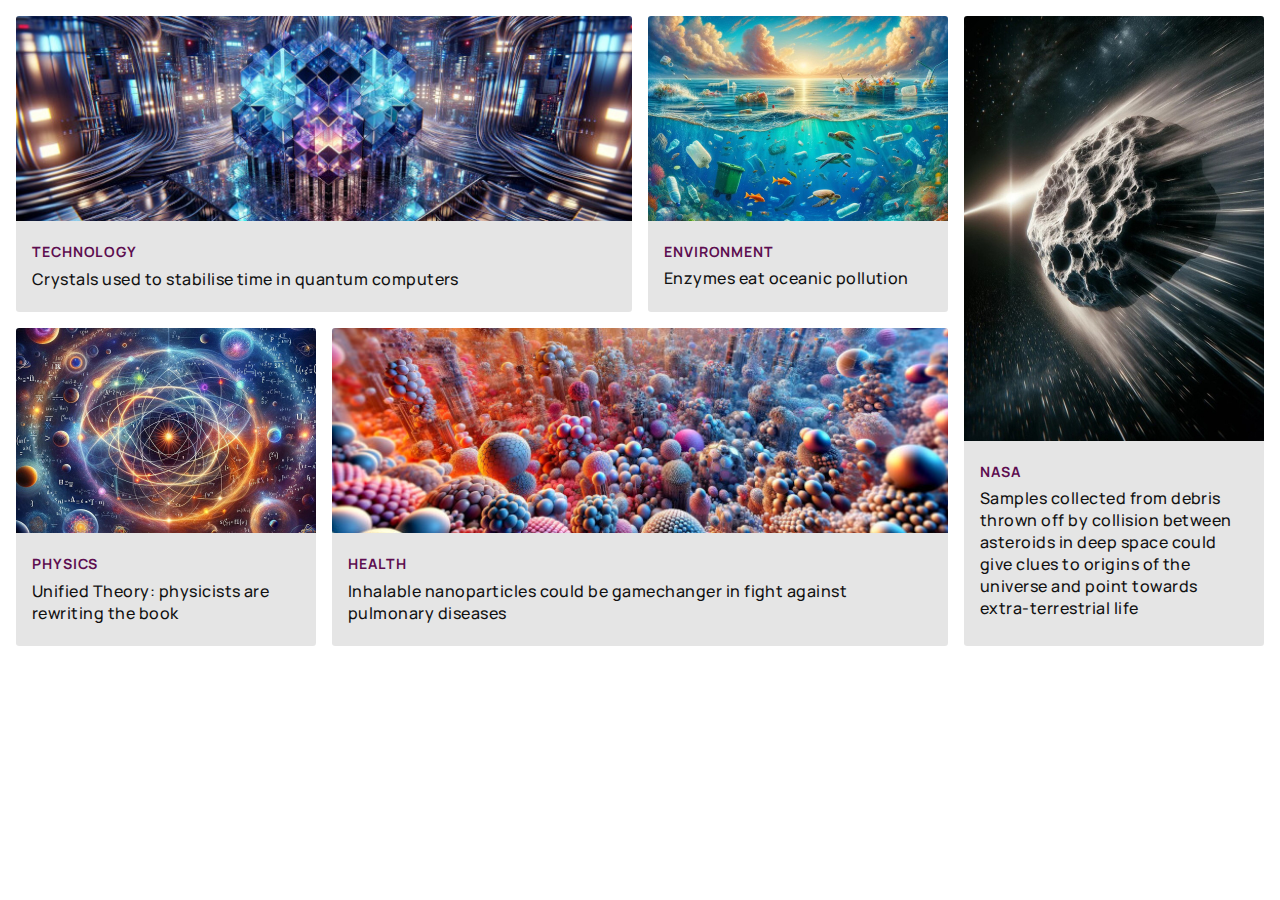
==== pages/css-grid-cards-v2/index.html @ 433dfd24 "Add css-grid-cards-v2 with grid-template-areas" ====
<!doctype html>
<html lang="en">
	
	<head>
		<title>SciStream</title>
		<link rel="stylesheet" href="index.css">
		<link rel="preconnect" href="https://fonts.googleapis.com">
		<link rel="preconnect" href="https://fonts.gstatic.com" crossorigin>
		<link href="https://fonts.googleapis.com/css2?family=Manrope:wght@200..800&family=Source+Code+Pro:ital,wght@0,200..900;1,200..900&display=swap"
		rel="stylesheet">
		<meta name="viewport" content="width=device-width, initial-scale=1.0">
	</head>

	<body>
		<!-- <header class="site-header">
			<h1>SciStream</h1>
		</header> -->
		<main>
			<a href="/crystals-stabilise-quantum-computers.html" 
				class="technology" 
				aria-label="Discover how crystals stabilize time in quantum computers">
				<article>
					<img src="images/crystals.jpg" 
						alt="An AI rendering of crystals in a quantum computer">
					<header class="article-header">
						<h2>Technology</h2>
						<h3>Crystals used to stabilise time in quantum computers</h3>
					</header>
				</article>
			</a>
			<a href="/plastic-eating-enzymes.html" 
				class="environment" 
				aria-label="Read about enzymes that eat oceanic pollution">
				<article>
					<img src="images/plastics.jpg" 
						alt="Plastic floating in the ocean">
					<header class="article-header">
						<h2>Environment</h2>
						<h3>Enzymes eat oceanic pollution</h3>
					</header>
				</article>
			</a>
			<a href="/origins-universe-asteroid.html" 
				class="nasa" 
				aria-label="Discover how asteroid debris offers clues to the universe's origins and potential extraterrestrial life">
				<article>
					<img src="images/asteroid.jpg" 
						alt="An asteroid flying through space">
					<header class="article-header">
						<h2>Nasa</h2>
						<h3>Samples collected from debris thrown off by collision between asteroids in deep space could give clues to origins of
							the universe and point towards extra-terrestrial life</h3>
					</header>
				</article>
			</a>
			<a href="/physics-unified-theory-failed.html" 
				class="physics" 
				aria-label="Explore how physicists are redefining the Unified Theory">
				<article>
					<img src="images/physics.jpg" 
						alt="A complex diagram showing Unified Theory in physics">
					<header class="article-header">
						<h2>Physics</h2>
						<h3>Unified Theory: physicists are rewriting the book</h3>
					</header>
				</article>
			</a>
			<a href="/inhalable-nanoparticles-medical-breakthrough.html" 
				class="health" 
				aria-label="Read about inhalable nanoparticles, a potential breakthrough in treating pulmonary diseases">
				<article>
					<img src="images/nano.jpg" 
						alt="A close-up of nanoparticles">
					<header class="article-header">
						<h2>Health</h2>
						<h3>Inhalable nanoparticles could be gamechanger in fight against pulmonary diseases</h3>
					</header>
				</article>
			</a>
		</main>
		<!-- <footer>
			<p>&copy; SciStream 2025</p>
		</footer> -->
	</body>

</html>
---- pages/css-grid-cards-v2/index.css ----
html, body {
    margin: 0;
    padding: 0;
    font-family: 'Manrope', sans-serif;
}

body {
    margin: 1em;
}

/* =================
    Layout
   ================= */
   
.technology {
    grid-area: tech;
}

.environment {
    grid-area: envr;
}
    
.nasa {
    grid-area: nasa;
}

.physics { 
    grid-area: phys;
}

.health {
    grid-area: hlth;
} 

main {
    display: grid;
    gap: 1em;
    grid-template-columns: 1fr;
    grid-template-areas: 
        "tech"
        "envr"
        "nasa"
        "phys"
        "hlth";
}

@media (min-width: 500px) {
    main {
        grid-template-columns: 1fr 1fr;
        grid-template-areas: 
            "tech tech"
            "envr nasa"
            "phys nasa"
            "hlth hlth";
    } 
}

@media (min-width: 870px) {
    main {
        grid-template-columns: repeat(12, 1fr);
        grid-template-areas: 
            "tech tech tech tech tech tech envr envr envr nasa nasa nasa"
            "phys phys phys hlth hlth hlth hlth hlth hlth nasa nasa nasa";
    }
}

/* =================
    Article Card 
   ================= */

a:hover, a:focus {
    filter: brightness(0.9);
}

a:focus {
    outline: 3px solid #5a5a5a;
    box-shadow: 0 0 0 3px rgba(135,18,113,0.5); 
    transition: outline 0.2s ease, box-shadow 0.2s ease;
}

article {
    border-radius: 0.2em;
    background-color: #e5e5e5;
    height: 100%;
}

.article-header {
    box-sizing: border-box;
    padding: 1em;
    width: 100%;
}


/* =================
    Typography 
   ================= */

h1 {
    color: #0F0F0F; 
    letter-spacing: 0.04em;
    font-family: "Source Code Pro", sans-serif;
    margin: 0;
    padding: 0;
}

a {
    text-decoration: none;
}

h2 {
    font-size: 0.88rem;
    color: #5D0E50;
    margin: 0;
    letter-spacing: 0.065em;
    text-transform: uppercase;
}

h3 {
    font-size: 1rem;
    margin: .4em 0;
    letter-spacing: 0.03em;
    color: #111111;
    font-weight: 500;
}

p {
    margin: 0;
    font-size: .85rem;
    color: #7c7c7c;
}

/* =================
    Images 
   ================= */

img {
    width: 100%;
    border-top-left-radius: .2em;
    border-top-right-radius: .2em;
}
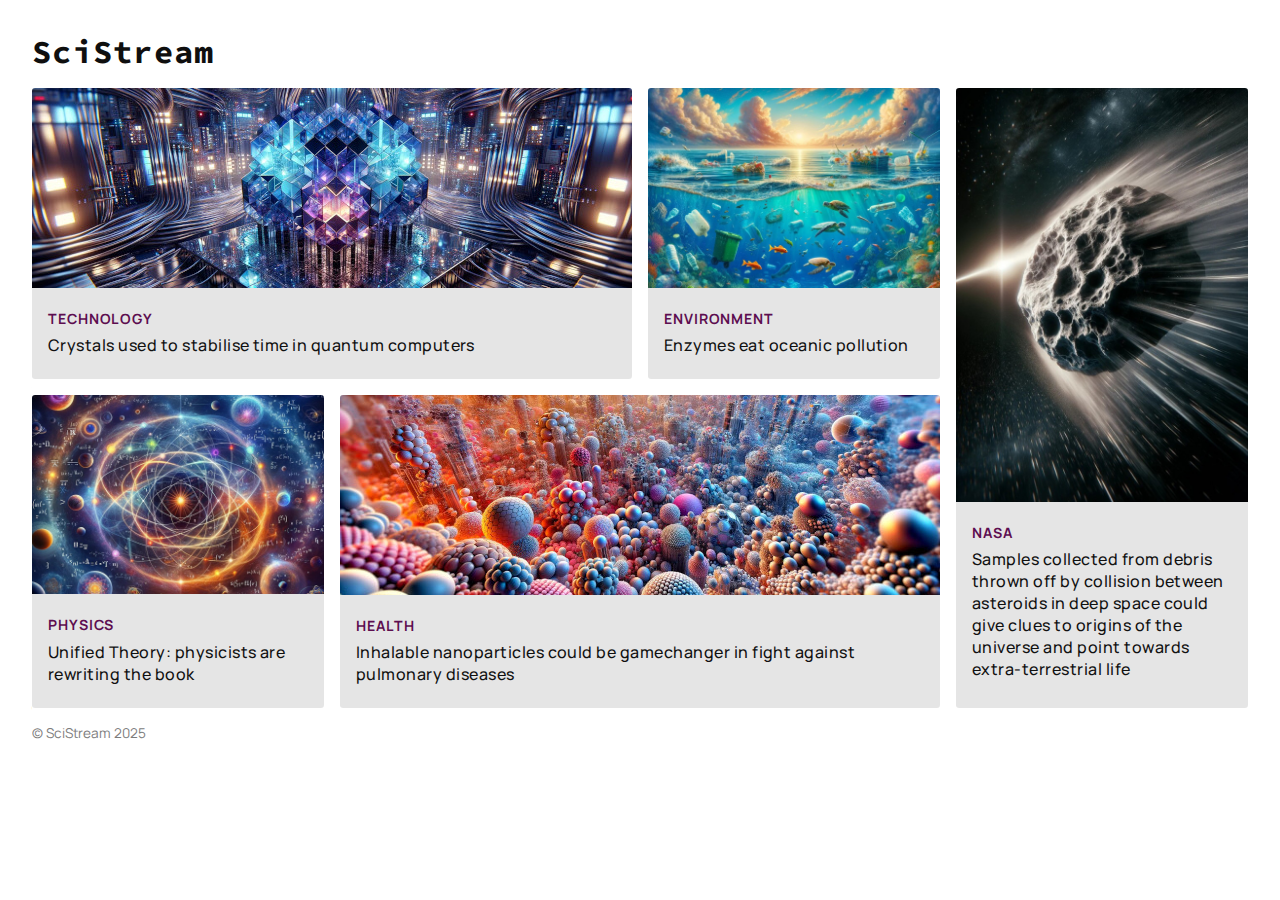
==== commit 4ab80b22: "Add header and footer using grid-template-areas" ====
--- a/pages/css-grid-cards-v2/index.html
+++ b/pages/css-grid-cards-v2/index.html
@@ -12,9 +12,9 @@
 	</head>
 
 	<body>
-		<!-- <header class="site-header">
+		<header class="site-header">
 			<h1>SciStream</h1>
-		</header> -->
+		</header>
 		<main>
 			<a href="/crystals-stabilise-quantum-computers.html" 
 				class="technology" 
@@ -78,9 +78,9 @@
 				</article>
 			</a>
 		</main>
-		<!-- <footer>
+		<footer>
 			<p>&copy; SciStream 2025</p>
-		</footer> -->
+		</footer>
 	</body>
 
 </html>--- a/pages/css-grid-cards-v2/index.css
+++ b/pages/css-grid-cards-v2/index.css
@@ -11,28 +11,29 @@
 /* =================
     Layout
    ================= */
-   
-.technology {
-    grid-area: tech;
+
+body {
+    display: grid;
+    grid-template-columns: auto 1fr auto;
+    grid-template-areas:
+        ".... .... ...."
+        ".... head ...."
+        ".... main ...."
+        ".... foot ...."
+        ".... .... ....";
+    gap: 1em;
 }
 
-.environment {
-    grid-area: envr;
-}
-    
-.nasa {
-    grid-area: nasa;
+.site-header {
+    grid-area: head;
 }
 
-.physics { 
-    grid-area: phys;
+footer {
+    grid-area: foot;
 }
 
-.health {
-    grid-area: hlth;
-} 
-
 main {
+    grid-area: main;
     display: grid;
     gap: 1em;
     grid-template-columns: 1fr;
@@ -57,12 +58,33 @@
 
 @media (min-width: 870px) {
     main {
-        grid-template-columns: repeat(12, 1fr);
+        grid-template-columns: repeat(9, 1fr) repeat(3, minmax(70px, 1fr));
         grid-template-areas: 
             "tech tech tech tech tech tech envr envr envr nasa nasa nasa"
             "phys phys phys hlth hlth hlth hlth hlth hlth nasa nasa nasa";
     }
 }
+
+.technology {
+    grid-area: tech;
+}
+
+.environment {
+    grid-area: envr;
+}
+    
+.nasa {
+    grid-area: nasa;
+}
+
+.physics { 
+    grid-area: phys;
+}
+
+.health {
+    grid-area: hlth;
+} 
+
 
 /* =================
     Article Card 
